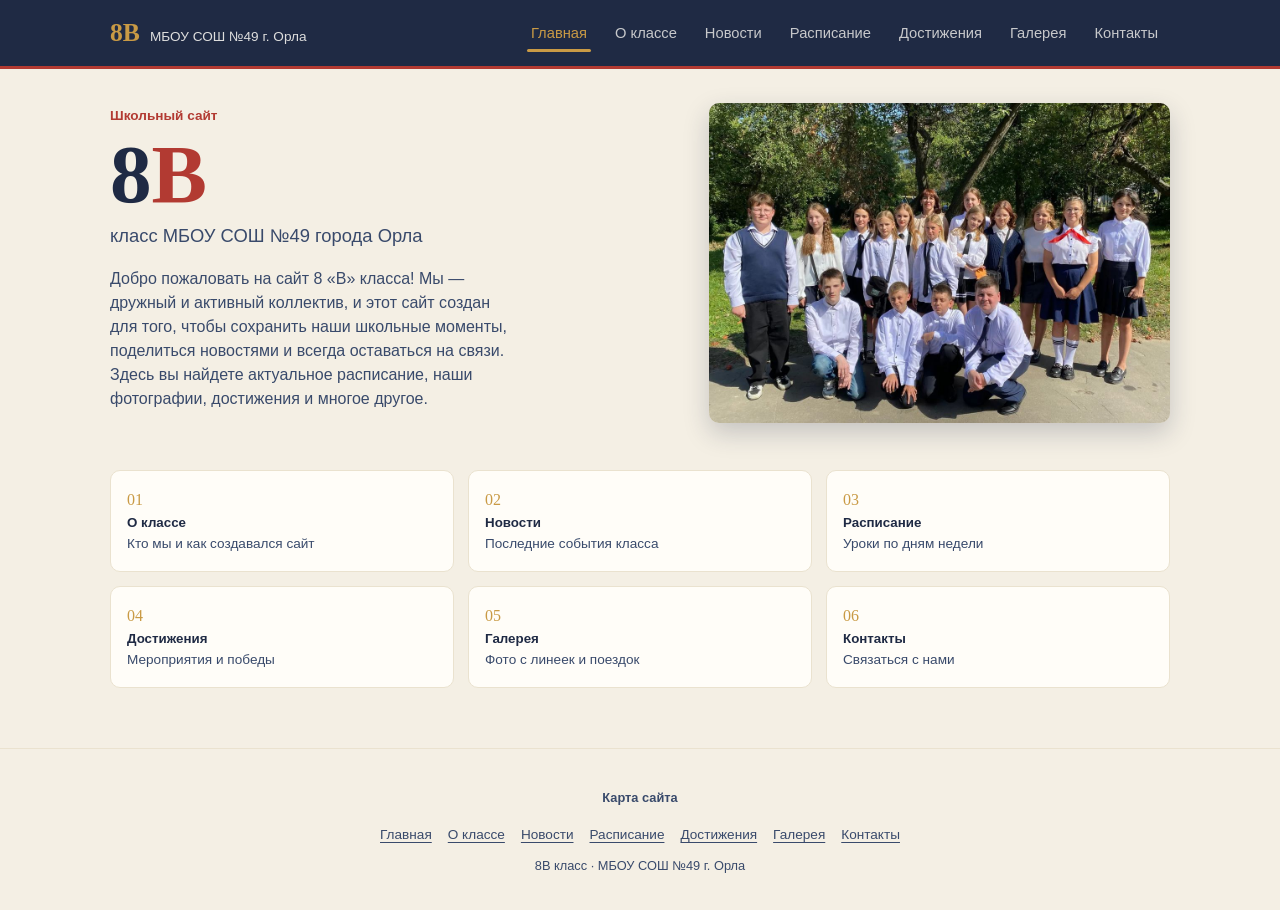
==== index.html @ bf444434 "Add files via upload 4.0" ====
<!DOCTYPE html>
<html lang="ru">
<head>
<meta charset="UTF-8">
<meta name="viewport" content="width=device-width, initial-scale=1.0">
<meta name="description" content="Сайт 8В класса МБОУ СОШ №49 г. Орла: расписание, новости, фотографии и контакты классного руководителя.">
<title>8В класс — МБОУ СОШ №49 г. Орла</title>
<link rel="stylesheet" href="style.css">
</head>
<body>

<header class="topbar">
  <div class="topbar__inner">
    <a class="brand" href="#home" data-goto="home" aria-label="На главную">
      <span class="brand__num">8В</span>
      <span class="brand__school">МБОУ СОШ №49&nbsp;г.&nbsp;Орла</span>
    </a>
    <button class="burger" id="burger" aria-label="Меню" aria-expanded="false" aria-controls="tabs">
      <span></span><span></span><span></span>
    </button>
    <nav class="tabs" id="tabs" aria-label="Разделы сайта">
      <button class="tab is-active" data-tab="home">Главная</button>
      <button class="tab" data-tab="about">О классе</button>
      <button class="tab" data-tab="news">Новости</button>
      <button class="tab" data-tab="schedule">Расписание</button>
      <button class="tab" data-tab="achievements">Достижения</button>
      <button class="tab" data-tab="gallery">Галерея</button>
      <button class="tab" data-tab="contacts">Контакты</button>
    </nav>
  </div>
</header>

<main>
  <section class="panel is-active" id="home" data-panel>
    <div class="hero">
      <div class="hero__text">
        <p class="hero__eyebrow">Школьный сайт</p>
        <h1 class="hero__title">8<span class="hero__letter">В</span></h1>
        <p class="hero__sub">класс МБОУ СОШ №49 города Орла</p>
        <p class="hero__desc">Добро пожаловать на сайт 8 «В» класса! Мы — дружный и активный коллектив, и этот сайт создан для того, чтобы сохранить наши школьные моменты, поделиться новостями и всегда оставаться на связи. Здесь вы найдете актуальное расписание, наши фотографии, достижения и многое другое.</p>
      </div>
      <div class="hero__photo">
        <img src="images/photo02.jpg" alt="Класс 8В на прогулке" width="900" height="640" loading="eager">
      </div>
    </div>
    <div class="home-grid">
      <button class="home-card" data-goto="about"><span class="home-card__num">01</span><span class="home-card__title">О классе</span><span class="home-card__text">Кто мы и как создавался сайт</span></button>
      <button class="home-card" data-goto="news"><span class="home-card__num">02</span><span class="home-card__title">Новости</span><span class="home-card__text">Последние события класса</span></button>
      <button class="home-card" data-goto="schedule"><span class="home-card__num">03</span><span class="home-card__title">Расписание</span><span class="home-card__text">Уроки по дням недели</span></button>
      <button class="home-card" data-goto="achievements"><span class="home-card__num">04</span><span class="home-card__title">Достижения</span><span class="home-card__text">Мероприятия и победы</span></button>
      <button class="home-card" data-goto="gallery"><span class="home-card__num">05</span><span class="home-card__title">Галерея</span><span class="home-card__text">Фото с линеек и поездок</span></button>
      <button class="home-card" data-goto="contacts"><span class="home-card__num">06</span><span class="home-card__title">Контакты</span><span class="home-card__text">Связаться с нами</span></button>
    </div>
  </section>

  <section class="panel" id="about" data-panel>
    <h2 class="section-title">О классе</h2>
    <div class="about-grid">
      <div class="about-text">
        <p>Мы — 8В класс школы №49 города Орла. Вместе ходим на линейки, ездим на экскурсии, участвуем в школьных праздниках и ярмарках.</p>
        <p>За этот год класс успел поучаствовать в патриотических мероприятиях, съездить на прогулки и фотосессии, встретить Новый год и провести благотворительную ярмарку выпечки.</p>
      </div>
      <div class="about-photo">
        <img src="images/photo06.jpg" alt="Класс 8В у школы" width="900" height="600" loading="lazy">
      </div>
    </div>
    <div class="about-tech">
      <h3 class="about-tech__title">Как создавался этот проект?</h3>
      <p>Сайт разработан с нуля, без использования готовых шаблонов и конструкторов. Главная цель — создать удобную, быструю и эстетичную платформу, которая будет приятно выглядеть на экранах любого размера: от смартфонов до больших мониторов.</p>
      <h4 style="margin-top: 20px; margin-bottom: 10px; color: #1F2A44;">Техническая реализация (для жюри и любознательных):</h4>
      <ul class="about-tech__list">
        <li><strong>Технологии:</strong> Чистый HTML5, CSS3 и JavaScript (Vanilla JS).</li>
        <li><strong>Архитектура:</strong> Сайт реализован в формате SPA (Single Page Application). Переключение между разделами происходит мгновенно, без перезагрузки страницы, благодаря JS-скриптам.</li>
        <li><strong>Интерфейс:</strong> Реализована адаптивная верстка (Flexbox и Grid). На мобильных устройствах меню автоматически трансформируется в удобную кнопку «бургер».</li>
        <li><strong>Галерея:</strong> Написан собственный лайтбокс (всплывающее окно для просмотра фото) с поддержкой плавных анимаций, навигацией и подписями.</li>
        <li><strong>Форма:</strong> В форме реализована клиентская валидация полей на JavaScript, проверяющая корректность ввода (email, длина текста).</li>
      </ul>
      <p style="margin-top: 15px; font-weight: 600;">Мы постоянно работаем над развитием сайта. Спасибо, что заглянули!</p>
    </div>
  </section>

  <section class="panel" id="news" data-panel>
    <h2 class="section-title">Новости класса</h2>
    <div class="news-list">
      <article class="news-card">
        <p class="news-card__date">Май 2024</p>
        <h3 class="news-card__title">Поездка на экскурсию</h3>
        <p class="news-card__text">Наш класс отлично провел время на выездной экскурсии. Узнали много нового, погуляли и сделали крутые совместные фотографии!</p>
      </article>
      <article class="news-card">
        <p class="news-card__date">Апрель 2024</p>
        <h3 class="news-card__title">Прошел субботник</h3>
        <p class="news-card__text">Вместе с классным руководителем мы дружно вышли на школьный субботник. Сделали территорию чище и провели время на свежем воздухе.</p>
      </article>
      <article class="news-card">
        <p class="news-card__date">Март 2024</p>
        <h3 class="news-card__title">Ярмарка выпечки</h3>
        <p class="news-card__text">Мы организовали благотворительную ярмарку. Наши девочки и мальчики напекли вкусностей, которые разлетелись за считанные минуты!</p>
      </article>
    </div>
  </section>

  <section class="panel" id="schedule" data-panel>
    <h2 class="section-title">Расписание занятий</h2>
    <div class="table-wrap">
      <table class="schedule">
        <thead><tr><th>№</th><th>Пн</th><th>Вт</th><th>Ср</th><th>Чт</th><th>Пт</th></tr></thead>
        <tbody>
          <tr><td>1</td><td>Алгебра</td><td>Русский язык</td><td>Физика</td><td>История</td><td>Геометрия</td></tr>
          <tr><td>2</td><td>Русский язык</td><td>Биология</td><td>Алгебра</td><td>Обществознание</td><td>Литература</td></tr>
          <tr><td>3</td><td>Английский язык</td><td>Геометрия</td><td>Русский язык</td><td>Физика</td><td>Химия</td></tr>
          <tr><td>4</td><td>Физкультура</td><td>История</td><td>Английский язык</td><td>Алгебра</td><td>Биология</td></tr>
          <tr><td>5</td><td>География</td><td>Технология</td><td>Литература</td><td>Русский язык</td><td>Физкультура</td></tr>
          <tr><td>6</td><td>—</td><td>Технология</td><td>Информатика</td><td>ОБЖ</td><td>Классный час</td></tr>
        </tbody>
      </table>
    </div>
  </section>

  <section class="panel" id="achievements" data-panel>
    <h2 class="section-title">Достижения класса</h2>
    <div class="achv-list">
      <div class="achv-card"><span class="achv-card__year">2024</span><h3 class="achv-card__title">Патриотические мероприятия</h3><p class="achv-card__text">Активное участие в школьных патриотических акциях, линейках и концертах.</p></div>
      <div class="achv-card"><span class="achv-card__year">2024</span><h3 class="achv-card__title">Благотворительная ярмарка</h3><p class="achv-card__text">Организация ярмарки выпечки и сбор средств в поддержку благотворительного проекта.</p></div>
      <div class="achv-card"><span class="achv-card__year">2023</span><h3 class="achv-card__title">Спортивные соревнования</h3><p class="achv-card__text">Победа в школьных веселых стартах и активное участие в жизни спортзала.</p></div>
    </div>
  </section>

  <section class="panel" id="gallery" data-panel>
    <h2 class="section-title">Галерея</h2>
    <div class="gallery">
      <button class="gallery__item" data-full="images/photo01.jpg" data-caption="Торжественная линейка, 1 сентября"><img src="images/photo01.jpg" alt="Линейка" loading="lazy" width="400" height="300"></button>
      <button class="gallery__item" data-full="images/photo02.jpg" data-caption="Класс в парке, май 2024"><img src="images/photo02.jpg" alt="Класс в парке" loading="lazy" width="400" height="300"></button>
      <button class="gallery__item" data-full="images/photo03.jpg" data-caption="Награждение класса грамотой"><img src="images/photo03.jpg" alt="Класс с грамотой" loading="lazy" width="400" height="300"></button>
      <button class="gallery__item" data-full="images/photo04.jpg" data-caption="Прогулка всем классом"><img src="images/photo04.jpg" alt="Класс на прогулке" loading="lazy" width="400" height="300"></button>
      <button class="gallery__item" data-full="images/photo05.jpg" data-caption="Наши прекрасные девочки"><img src="images/photo05.jpg" alt="Девочки класса" loading="lazy" width="400" height="300"></button>
      <button class="gallery__item" data-full="images/photo07.jpg" data-caption="У стен родной школы"><img src="images/photo07.jpg" alt="Класс у школы" loading="lazy" width="400" height="300"></button>
      <button class="gallery__item" data-full="images/photo08.jpg" data-caption="Новогодний огонек, декабрь 2023"><img src="images/photo08.jpg" alt="Новый год" loading="lazy" width="400" height="300"></button>
      <button class="gallery__item" data-full="images/photo09.jpg" data-caption="Урок физкультуры"><img src="images/photo09.jpg" alt="В спортзале" loading="lazy" width="400" height="300"></button>
      <button class="gallery__item" data-full="images/photo10.jpg" data-caption="Патриотическое мероприятие"><img src="images/photo10.jpg" alt="Патриотическое мероприятие" loading="lazy" width="400" height="300"></button>
      <button class="gallery__item" data-full="images/photo11.jpg" data-caption="Наша благотворительная ярмарка"><img src="images/photo11.jpg" alt="Ярмарка выпечки" loading="lazy" width="400" height="300"></button>
      <button class="gallery__item" data-full="images/photo12.jpg" data-caption="Продажа выпечки на ярмарке"><img src="images/photo12.jpg" alt="Продажа на ярмарке" loading="lazy" width="400" height="300"></button>
      <button class="gallery__item" data-full="images/photo13.jpg" data-caption="Наше выступление на сцене"><img src="images/photo13.jpg" alt="Выступление" loading="lazy" width="400" height="300"></button>
    </div>
  </section>

  <section class="panel" id="contacts" data-panel>
    <h2 class="section-title">Контакты</h2>
    <div class="contact-card">
      <p class="contact-card__role">Классный руководитель 8В класса</p>
      <p class="contact-card__name">Имя Отчество Фамилия</p>
      <p class="contact-card__line">Школа: МБОУ СОШ №49 г. Орла</p>
      <p class="contact-card__line">Телефон / e-mail: уточняется</p>
    </div>
    <div class="feedback">
      <h3 class="feedback__title">Свяжитесь с нами</h3>
      <p class="feedback__lead">Есть идея, вопрос или предложение по улучшению сайта? Заполните форму ниже, и мы обязательно ответим!</p>
      <form id="contact-form" class="form" novalidate>
        <div class="field">
          <label for="f-name">Ваше имя <span class="req">*</span></label>
          <input id="f-name" name="name" type="text" autocomplete="name" maxlength="80" required>
        </div>
        <div class="field">
          <label for="f-contact">Email или телефон <span class="req">*</span></label>
          <input id="f-contact" name="contact" type="text" autocomplete="email" maxlength="120" required>
        </div>
        <div class="field">
          <label for="f-topic">Тема обращения <span class="req">*</span></label>
          <select id="f-topic" name="topic" required>
            <option value="">— выберите —</option>
            <option>Вопрос по учебе</option>
            <option>Предложение по сайту</option>
            <option>Сотрудничество</option>
            <option>Другое</option>
          </select>
        </div>
        <div class="field">
          <label for="f-message">Сообщение <span class="req">*</span></label>
          <textarea id="f-message" name="message" rows="5" maxlength="2000" required></textarea>
          <span class="field__hint">Минимум 10 символов.</span>
        </div>
        <div class="hp" aria-hidden="true">
          <label>Не заполняйте это поле <input type="text" name="website" tabindex="-1" autocomplete="off"></label>
        </div>
        <button class="btn" type="submit">Отправить сообщение</button>
        <p id="form-status" class="form-status" role="status" aria-live="polite"></p>
      </form>
    </div>
  </section>
</main>

<footer class="footer">
  <div class="sitemap-container">
    <h4 class="sitemap-title">Карта сайта</h4>
    <nav class="sitemap" aria-label="Карта сайта">
      <button data-goto="home">Главная</button>
      <button data-goto="about">О классе</button>
      <button data-goto="news">Новости</button>
      <button data-goto="schedule">Расписание</button>
      <button data-goto="achievements">Достижения</button>
      <button data-goto="gallery">Галерея</button>
      <button data-goto="contacts">Контакты</button>
    </nav>
  </div>
  <p class="copyright">8В класс · МБОУ СОШ №49 г. Орла</p>
</footer>

<div class="lightbox" id="lightbox" aria-hidden="true" role="dialog" aria-modal="true" aria-label="Просмотр фото">
  <button class="lightbox__close" id="lb-close" aria-label="Закрыть">&times;</button>
  <button class="lightbox__nav lightbox__prev" id="lb-prev" aria-label="Предыдущее фото">&#8249;</button>
  <figure class="lightbox__figure">
    <img id="lightbox-img" src="" alt="">
    <figcaption id="lightbox-caption"></figcaption>
    <span class="lightbox__count" id="lightbox-count"></span>
  </figure>
  <button class="lightbox__nav lightbox__next" id="lb-next" aria-label="Следующее фото">&#8250;</button>
</div>

<script src="script.js"></script>
</body>
</html>
---- style.css ----
/* Сброс стилей, чтобы всё было ровно */
* {
  box-sizing: border-box;
}
html {
  scroll-behavior: smooth;
}
body {
  margin: 0;
  background: #F4EFE4; /* Бежевый фон */
  color: #1F2A44; /* Тёмно-синий текст */
  font-family: Arial, sans-serif; /* Обычный шрифт */
  line-height: 1.5;
}

/* Ссылки делаем красными и красивыми */
a {
  color: #8E2C26;
  text-decoration: underline;
  text-underline-offset: 3px;
  transition: color 0.2s ease;
}
a:hover {
  color: #C99A45; /* Золотой при наведении */
}

/* Это для невидимого поля от спама */
.hp {
  position: absolute;
  left: -9999px;
  width: 1px;
  height: 1px;
  overflow: hidden;
}

/* Обводка при фокусе (для доступности) */
:focus-visible {
  outline: 3px solid #C99A45;
  outline-offset: 2px;
}

/* ===== ШАПКА (ВЕРХНЕЕ МЕНЮ) ===== */
.topbar {
  position: sticky;
  top: 0;
  z-index: 40;
  background: #1F2A44; /* Тёмный фон шапки */
  border-bottom: 3px solid #B23A32; /* Красная полоса снизу */
}
.topbar__inner {
  max-width: 1100px;
  margin: 0 auto;
  padding: 14px 20px;
  display: flex;
  align-items: center;
  justify-content: space-between;
  flex-wrap: wrap;
  gap: 10px;
}
.brand {
  display: flex;
  align-items: baseline;
  gap: 10px;
  color: #FFFDF8;
  text-decoration: none;
}
.brand__num {
  font-family: Georgia, serif;
  font-size: 1.6rem;
  font-weight: bold;
  color: #C99A45;
}
.brand__school {
  font-size: 0.85rem;
  opacity: 0.85;
}

/* Кнопка бургер */
.burger {
  display: none;
  flex-direction: column;
  justify-content: center;
  gap: 5px;
  width: 34px;
  height: 30px;
  background: none;
  border: none;
  cursor: pointer;
  padding: 0;
}
.burger span {
  display: block;
  height: 2px;
  width: 100%;
  background: #FFFDF8;
  border-radius: 2px;
  transition: transform 0.3s ease, opacity 0.3s ease;
}
.burger.is-active span:nth-child(1) { transform: translateY(7px) rotate(45deg); }
.burger.is-active span:nth-child(2) { opacity: 0; }
.burger.is-active span:nth-child(3) { transform: translateY(-7px) rotate(-45deg); }

/* Кнопки меню */
.tabs {
  display: flex;
  gap: 4px;
  flex-wrap: wrap;
}
.tab {
  background: none;
  border: none;
  color: #FFFDF8;
  font-family: Arial, sans-serif;
  font-size: 0.92rem;
  padding: 8px 12px;
  border-radius: 6px 6px 0 0;
  cursor: pointer;
  opacity: 0.75;
  position: relative;
  transition: opacity 0.2s ease, background 0.2s ease;
}
.tab:hover {
  opacity: 1;
  background: rgba(255, 255, 255, 0.06);
}
.tab.is-active {
  opacity: 1;
  color: #C99A45; /* Активная вкладка золотая */
}
.tab.is-active::after {
  content: "";
  position: absolute;
  left: 10%;
  right: 10%;
  bottom: -3px;
  height: 3px;
  background: #C99A45;
  border-radius: 3px;
}

/* ===== ОСНОВНЫЕ БЛОКИ (СТРАНИЦЫ) ===== */
main {
  max-width: 1100px;
  margin: 0 auto;
  padding: 34px 20px 60px;
}
.panel {
  display: none; /* По умолчанию скрыты */
}
.panel.is-active {
  display: block; /* Показываем только активную */
  animation: fadeUp 0.45s ease;
}

/* Анимация появления страницы */
@keyframes fadeUp {
  from { opacity: 0; transform: translateY(10px); }
  to { opacity: 1; transform: translateY(0); }
}

.section-title {
  font-family: Georgia, serif;
  font-size: 1.9rem;
  margin: 0 0 24px;
  padding-bottom: 10px;
  border-bottom: 2px solid #EAE2CF;
}

/* ===== ГЛАВНАЯ СТРАНИЦА ===== */
.hero {
  display: grid;
  grid-template-columns: 1.1fr 0.9fr;
  gap: 36px;
  align-items: center;
  margin-bottom: 40px;
}
.hero__eyebrow {
  color: #B23A32;
  font-size: 0.85rem;
  margin: 0 0 6px;
  font-weight: bold;
}
.hero__title {
  font-family: Georgia, serif;
  font-size: 5.2rem;
  line-height: 1;
  margin: 0;
  color: #1F2A44;
}
.hero__letter {
  color: #B23A32; /* Буква В красная */
}
.hero__sub {
  font-size: 1.15rem;
  color: #394A6B;
  margin: 6px 0 18px;
}
.hero__desc {
  max-width: 46ch;
  color: #394A6B;
}
.hero__photo img {
  width: 100%;
  height: 320px;
  object-fit: cover;
  border-radius: 10px;
  box-shadow: 0 10px 26px rgba(31, 42, 68, 0.22);
}

/* Сетка с карточками-кнопками */
.home-grid {
  display: grid;
  grid-template-columns: repeat(3, 1fr);
  gap: 14px;
}
.home-card {
  background: #FFFDF8;
  border: 1px solid #EAE2CF;
  border-radius: 10px;
  padding: 20px 16px;
  text-align: left;
  cursor: pointer;
  display: flex;
  flex-direction: column;
  gap: 6px;
  font-family: Arial, sans-serif;
  color: #1F2A44;
  transition: transform 0.2s ease, border-color 0.2s ease;
}
.home-card:hover {
  transform: translateY(-3px);
  border-color: #C99A45;
}
.home-card__num {
  font-family: Georgia, serif;
  color: #C99A45;
  font-size: 1rem;
}
.home-card__title { font-weight: bold; }
.home-card__text { font-size: 0.85rem; color: #394A6B; }

/* ===== О КЛАССЕ ===== */
.about-grid {
  display: grid;
  grid-template-columns: 1.1fr 0.9fr;
  gap: 32px;
  align-items: center;
}
.about-text p {
  color: #394A6B;
  max-width: 50ch;
}
.about-photo img {
  width: 100%;
  height: 280px;
  object-fit: cover;
  border-radius: 10px;
}
.about-tech {
  margin-top: 36px;
  background: #FFFDF8;
  border-left: 4px solid #C99A45;
  border-radius: 10px;
  padding: 24px 28px;
  max-width: 820px;
}
.about-tech__title {
  font-family: Georgia, serif;
  font-size: 1.3rem;
  margin: 0 0 10px;
}
.about-tech p { color: #394A6B; margin: 0 0 12px; }
.about-tech__list { margin: 0; padding-left: 20px; color: #394A6B; }
.about-tech__list li { margin: 6px 0; }

/* ===== НОВОСТИ ===== */
.news-list {
  display: grid;
  grid-template-columns: repeat(3, 1fr);
  gap: 16px;
}
.news-card {
  background: #FFFDF8;
  border-radius: 10px;
  border-top: 4px solid #B23A32;
  padding: 20px 20px 22px;
  box-shadow: 0 4px 14px rgba(31, 42, 68, 0.06);
}
.news-card__date {
  font-size: 0.8rem;
  color: #B23A32;
  font-weight: bold;
  margin: 0 0 6px;
}
.news-card__title {
  font-family: Georgia, serif;
  font-size: 1.1rem;
  margin: 0 0 8px;
}
.news-card__text { color: #394A6B; margin: 0; font-size: 0.95rem; }

/* ===== РАСПИСАНИЕ ===== */
.table-wrap {
  overflow-x: auto;
  border-radius: 10px;
}
table.schedule {
  width: 100%;
  border-collapse: collapse;
  background: #FFFDF8;
  min-width: 560px;
}
table.schedule th, table.schedule td {
  padding: 12px 14px;
  border-bottom: 1px solid #EAE2CF;
  text-align: left;
  font-size: 0.92rem;
}
table.schedule th {
  background: #1F2A44;
  color: #FFFDF8;
  font-weight: bold;
}
table.schedule tr:nth-child(even) td {
  background: #EAE2CF; /* Полосатик для чётных строк */
}
.note {
  color: #394A6B;
  font-size: 0.85rem;
  margin-top: 10px;
}

/* ===== ДОСТИЖЕНИЯ ===== */
.achv-list {
  display: grid;
  grid-template-columns: repeat(3, 1fr);
  gap: 16px;
}
.achv-card {
  background: #FFFDF8;
  border-radius: 10px;
  padding: 22px 20px;
  border: 1px solid #EAE2CF;
}
.achv-card__year {
  display: inline-block;
  font-family: Georgia, serif;
  color: #C99A45;
  font-size: 0.95rem;
  margin-bottom: 6px;
}
.achv-card__title { font-size: 1.05rem; margin: 0 0 8px; }
.achv-card__text { color: #394A6B; margin: 0; font-size: 0.92rem; }

/* ===== ГАЛЕРЕЯ ===== */
.gallery {
  display: grid;
  grid-template-columns: repeat(4, 1fr);
  gap: 10px;
}
.gallery__item {
  padding: 0;
  border: none;
  background: none;
  cursor: pointer;
  border-radius: 8px;
  overflow: hidden;
  aspect-ratio: 4/3;
}
.gallery__item img {
  width: 100%;
  height: 100%;
  object-fit: cover;
  display: block;
  transition: transform 0.3s ease;
}
.gallery__item:hover img {
  transform: scale(1.06); /* Увеличение при наведении */
}

/* Тёмный фон лайтбокса */
.lightbox {
  display: none;
  position: fixed;
  inset: 0;
  background: rgba(15, 20, 34, 0.92);
  z-index: 60;
  align-items: center;
  justify-content: center;
  padding: 24px;
}
.lightbox.is-open {
  display: flex;
  animation: fadeIn 0.25s ease;
}
@keyframes fadeIn {
  from { opacity: 0; }
  to { opacity: 1; }
}
.lightbox__figure {
  margin: 0;
  display: flex;
  flex-direction: column;
  align-items: center;
  gap: 10px;
  max-width: 92vw;
}
.lightbox img {
  max-width: 92vw;
  max-height: 80vh;
  border-radius: 6px;
  object-fit: contain;
}
.lightbox figcaption {
  color: #FFFDF8;
  font-size: 0.95rem;
  text-align: center;
}
.lightbox__count {
  color: rgba(255, 253, 248, 0.6);
  font-size: 0.8rem;
}
.lightbox__close, .lightbox__nav {
  position: absolute;
  background: rgba(255, 253, 248, 0.12);
  color: #FFFDF8;
  border: none;
  cursor: pointer;
  border-radius: 50%;
  font-size: 1.8rem;
  line-height: 1;
  width: 46px;
  height: 46px;
  display: flex;
  align-items: center;
  justify-content: center;
  transition: background 0.2s ease;
}
.lightbox__close:hover, .lightbox__nav:hover {
  background: rgba(255, 253, 248, 0.25);
}
.lightbox__close { top: 16px; right: 16px; }
.lightbox__prev { left: 16px; top: 50%; transform: translateY(-50%); }
.lightbox__next { right: 16px; top: 50%; transform: translateY(-50%); }

/* ===== КОНТАКТЫ ===== */
.contact-card {
  background: #FFFDF8;
  border-left: 4px solid #B23A32;
  border-radius: 10px;
  padding: 26px 28px;
  max-width: 440px;
}
.contact-card__role { color: #394A6B; font-size: 0.85rem; margin: 0 0 4px; }
.contact-card__name { font-family: Georgia, serif; font-size: 1.4rem; margin: 0 0 14px; }
.contact-card__line { margin: 4px 0; color: #394A6B; line-height: 1.6; }

.feedback { margin-top: 44px; max-width: 620px; }
.feedback__title { font-family: Georgia, serif; font-size: 1.4rem; margin: 0 0 8px; }
.feedback__lead { color: #394A6B; margin: 0 0 20px; }
.feedback__note { color: #394A6B; font-size: 0.9rem; margin-top: 22px; }

/* Стили для формы */
.form {
  background: #FFFDF8;
  border-radius: 10px;
  padding: 24px;
  border: 1px solid #EAE2CF;
  display: grid;
  gap: 14px;
}
.field {
  display: flex;
  flex-direction: column;
  gap: 6px;
}
.field label {
  font-size: 0.9rem;
  font-weight: bold;
  color: #1F2A44;
}
.req { color: #B23A32; } /* Звёздочка для обязательных полей */
.field input, .field select, .field textarea {
  font-family: Arial, sans-serif;
  font-size: 0.95rem;
  padding: 10px 12px;
  border-radius: 8px;
  border: 1px solid #cfc6b0;
  background: #F4EFE4;
  color: #1F2A44;
}
.field textarea {
  resize: vertical;
  min-height: 120px;
}
.field input:focus, .field select:focus, .field textarea:focus {
  outline: none;
  border-color: #C99A45;
  box-shadow: 0 0 0 3px rgba(201, 154, 69, 0.25);
}
/* Красная рамка, если поле с ошибкой */
.field.is-invalid input, .field.is-invalid select, .field.is-invalid textarea {
  border-color: #A3261E;
}
.field__hint { font-size: 0.8rem; color: #394A6B; }

/* Кнопка отправки */
.btn {
  justify-self: start;
  font-family: Arial, sans-serif;
  font-weight: bold;
  color: #FFFDF8;
  background: #B23A32;
  border: none;
  border-radius: 8px;
  padding: 11px 22px;
  cursor: pointer;
  transition: background 0.2s ease, transform 0.1s ease;
}
.btn:hover { background: #8E2C26; }
.btn:active { transform: translateY(1px); }
.btn:disabled { opacity: 0.6; cursor: default; }

/* Текст статуса (успех или ошибка) */
.form-status {
  margin: 0;
  font-size: 0.92rem;
  min-height: 1.2em;
  display: flex;
  align-items: center;
  gap: 8px;
}
.form-status.is-ok { color: #2E6B3A; font-weight: bold; }
.form-status.is-error { color: #A3261E; }

/* Анимация выскакивания галочки */
@keyframes popIn {
  0% { transform: scale(0); opacity: 0; }
  60% { transform: scale(1.2); opacity: 1; }
  100% { transform: scale(1); opacity: 1; }
}
.checkmark {
  display: inline-block;
  font-size: 1.3rem;
  animation: popIn 0.5s ease forwards;
}

/* ===== ПОДВАЛ ===== */
.footer {
  text-align: center;
  padding: 22px 18px;
  color: #394A6B;
  font-size: 0.8rem;
  border-top: 1px solid #EAE2CF;
}
.sitemap {
  display: flex;
  flex-wrap: wrap;
  justify-content: center;
  gap: 6px 16px;
  margin-bottom: 12px;
}
.sitemap button {
  background: none;
  border: none;
  color: #394A6B;
  font-family: Arial, sans-serif;
  font-size: 0.85rem;
  cursor: pointer;
  text-decoration: underline;
  text-underline-offset: 3px;
  padding: 2px 0;
}
.sitemap button:hover { color: #B23A32; }

/* ===== АДАПТИВ (ДЛЯ ТЕЛЕФОНОВ И ПЛАНШЕТОВ) ===== */
@media (max-width: 1000px) {
  .news-list, .achv-list { grid-template-columns: repeat(2, 1fr); }
}

@media (max-width: 860px) {
  .hero { grid-template-columns: 1fr; }
  .hero__photo img { height: 220px; }
  .home-grid { grid-template-columns: repeat(2, 1fr); }
  .about-grid { grid-template-columns: 1fr; }
  .gallery { grid-template-columns: repeat(3, 1fr); }
  
  /* Включаем бургер на телефонах */
  .burger { display: flex; }
  .tabs {
    display: flex;
    flex-direction: column;
    flex-wrap: nowrap;
    width: 100%;
    gap: 2px;
    background: #1F2A44;
    max-height: 0;
    overflow: hidden;
    transition: max-height 0.35s ease, padding 0.35s ease;
  }
  .tabs.is-open {
    max-height: 520px;
    padding-top: 8px;
  }
  .tab { border-radius: 6px; text-align: left; padding: 10px 12px; }
  .tab.is-active::after { display: none; }
  .tab.is-active { background: rgba(201, 154, 69, 0.15); }
}

@media (max-width: 640px) {
  .hero__title { font-size: 3.6rem; }
  .home-grid { grid-template-columns: repeat(2, 1fr); }
  .gallery { grid-template-columns: repeat(2, 1fr); }
  .news-list, .achv-list { grid-template-columns: 1fr; }
  .section-title { font-size: 1.6rem; }
  .lightbox__prev { left: 6px; }
  .lightbox__next { right: 6px; }
}

/* Если у пользователя в настройках отключены анимации */
@media (prefers-reduced-motion: reduce) {
  *, *::before, *::after {
    animation: none !important;
    transition: none !important;
    scroll-behavior: auto !important;
  }
}
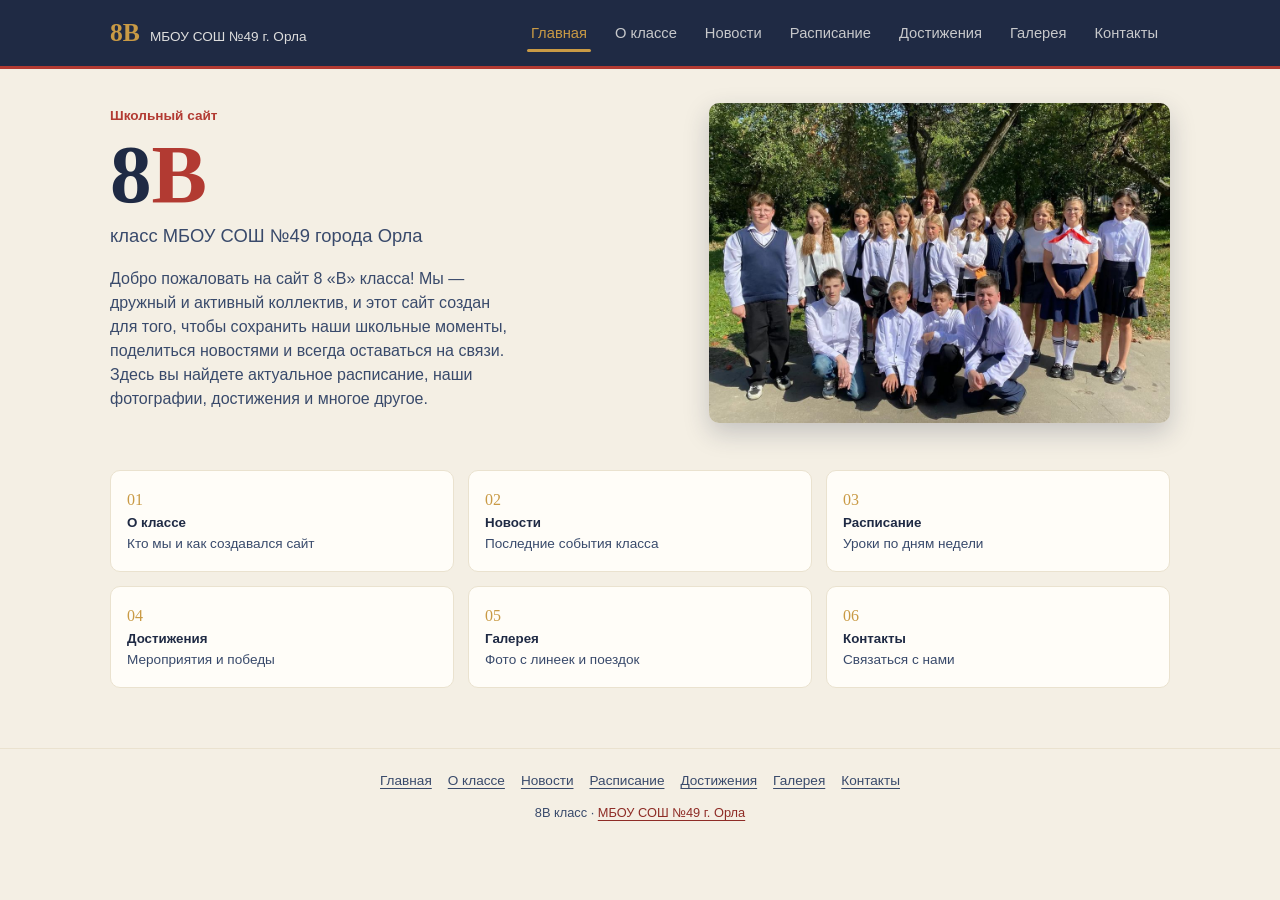
==== commit 3f77ce9c: "Update index.html 2.0" ====
--- a/index.html
+++ b/index.html
@@ -1,4 +1,5 @@
 <!DOCTYPE html>
+<!-- Привет! Это код нашего школьного сайта 8В класса. -->
 <html lang="ru">
 <head>
 <meta charset="UTF-8">
@@ -9,15 +10,21 @@
 </head>
 <body>
 
+<!-- ================= ШАПКА САЙТА (МЕНЮ) ================= -->
 <header class="topbar">
   <div class="topbar__inner">
+    <!-- Логотип и ссылка на главную -->
     <a class="brand" href="#home" data-goto="home" aria-label="На главную">
       <span class="brand__num">8В</span>
       <span class="brand__school">МБОУ СОШ №49&nbsp;г.&nbsp;Орла</span>
     </a>
+    
+    <!-- Кнопка бургер для телефонов -->
     <button class="burger" id="burger" aria-label="Меню" aria-expanded="false" aria-controls="tabs">
       <span></span><span></span><span></span>
     </button>
+    
+    <!-- Кнопки навигации -->
     <nav class="tabs" id="tabs" aria-label="Разделы сайта">
       <button class="tab is-active" data-tab="home">Главная</button>
       <button class="tab" data-tab="about">О классе</button>
@@ -30,7 +37,10 @@
   </div>
 </header>
 
+<!-- ================= ОСНОВНАЯ ЧАСТЬ ================= -->
 <main>
+
+  <!-- ГЛАВНАЯ СТРАНИЦА -->
   <section class="panel is-active" id="home" data-panel>
     <div class="hero">
       <div class="hero__text">
@@ -40,19 +50,47 @@
         <p class="hero__desc">Добро пожаловать на сайт 8 «В» класса! Мы — дружный и активный коллектив, и этот сайт создан для того, чтобы сохранить наши школьные моменты, поделиться новостями и всегда оставаться на связи. Здесь вы найдете актуальное расписание, наши фотографии, достижения и многое другое.</p>
       </div>
       <div class="hero__photo">
+        <!-- Фото на главной -->
         <img src="images/photo02.jpg" alt="Класс 8В на прогулке" width="900" height="640" loading="eager">
       </div>
     </div>
+
+    <!-- Карточки с кнопками перехода -->
     <div class="home-grid">
-      <button class="home-card" data-goto="about"><span class="home-card__num">01</span><span class="home-card__title">О классе</span><span class="home-card__text">Кто мы и как создавался сайт</span></button>
-      <button class="home-card" data-goto="news"><span class="home-card__num">02</span><span class="home-card__title">Новости</span><span class="home-card__text">Последние события класса</span></button>
-      <button class="home-card" data-goto="schedule"><span class="home-card__num">03</span><span class="home-card__title">Расписание</span><span class="home-card__text">Уроки по дням недели</span></button>
-      <button class="home-card" data-goto="achievements"><span class="home-card__num">04</span><span class="home-card__title">Достижения</span><span class="home-card__text">Мероприятия и победы</span></button>
-      <button class="home-card" data-goto="gallery"><span class="home-card__num">05</span><span class="home-card__title">Галерея</span><span class="home-card__text">Фото с линеек и поездок</span></button>
-      <button class="home-card" data-goto="contacts"><span class="home-card__num">06</span><span class="home-card__title">Контакты</span><span class="home-card__text">Связаться с нами</span></button>
-    </div>
-  </section>
-
+      <button class="home-card" data-goto="about">
+        <span class="home-card__num">01</span>
+        <span class="home-card__title">О классе</span>
+        <span class="home-card__text">Кто мы и как создавался сайт</span>
+      </button>
+      <button class="home-card" data-goto="news">
+        <span class="home-card__num">02</span>
+        <span class="home-card__title">Новости</span>
+        <span class="home-card__text">Последние события класса</span>
+      </button>
+      <button class="home-card" data-goto="schedule">
+        <span class="home-card__num">03</span>
+        <span class="home-card__title">Расписание</span>
+        <span class="home-card__text">Уроки по дням недели</span>
+      </button>
+      <button class="home-card" data-goto="achievements">
+        <span class="home-card__num">04</span>
+        <span class="home-card__title">Достижения</span>
+        <span class="home-card__text">Мероприятия и победы</span>
+      </button>
+      <button class="home-card" data-goto="gallery">
+        <span class="home-card__num">05</span>
+        <span class="home-card__title">Галерея</span>
+        <span class="home-card__text">Фото с линеек и поездок</span>
+      </button>
+      <button class="home-card" data-goto="contacts">
+        <span class="home-card__num">06</span>
+        <span class="home-card__title">Контакты</span>
+        <span class="home-card__text">Связаться с нами</span>
+      </button>
+    </div>
+  </section>
+
+  <!-- СТРАНИЦА "О КЛАССЕ" -->
   <section class="panel" id="about" data-panel>
     <h2 class="section-title">О классе</h2>
     <div class="about-grid">
@@ -64,9 +102,12 @@
         <img src="images/photo06.jpg" alt="Класс 8В у школы" width="900" height="600" loading="lazy">
       </div>
     </div>
+
+    <!-- Тут я рассказал, как делал сайт для жюри -->
     <div class="about-tech">
       <h3 class="about-tech__title">Как создавался этот проект?</h3>
       <p>Сайт разработан с нуля, без использования готовых шаблонов и конструкторов. Главная цель — создать удобную, быструю и эстетичную платформу, которая будет приятно выглядеть на экранах любого размера: от смартфонов до больших мониторов.</p>
+      
       <h4 style="margin-top: 20px; margin-bottom: 10px; color: #1F2A44;">Техническая реализация (для жюри и любознательных):</h4>
       <ul class="about-tech__list">
         <li><strong>Технологии:</strong> Чистый HTML5, CSS3 и JavaScript (Vanilla JS).</li>
@@ -75,10 +116,11 @@
         <li><strong>Галерея:</strong> Написан собственный лайтбокс (всплывающее окно для просмотра фото) с поддержкой плавных анимаций, навигацией и подписями.</li>
         <li><strong>Форма:</strong> В форме реализована клиентская валидация полей на JavaScript, проверяющая корректность ввода (email, длина текста).</li>
       </ul>
-      <p style="margin-top: 15px; font-weight: 600;">Мы постоянно работаем над развитием сайта. Спасибо, что заглянули!</p>
-    </div>
-  </section>
-
+      <p style="margin-top: 15px; font-weight: bold;">Мы постоянно работаем над развитием сайта. Спасибо, что заглянули!</p>
+    </div>
+  </section>
+
+  <!-- СТРАНИЦА НОВОСТЕЙ -->
   <section class="panel" id="news" data-panel>
     <h2 class="section-title">Новости класса</h2>
     <div class="news-list">
@@ -100,11 +142,14 @@
     </div>
   </section>
 
+  <!-- СТРАНИЦА РАСПИСАНИЯ -->
   <section class="panel" id="schedule" data-panel>
     <h2 class="section-title">Расписание занятий</h2>
     <div class="table-wrap">
       <table class="schedule">
-        <thead><tr><th>№</th><th>Пн</th><th>Вт</th><th>Ср</th><th>Чт</th><th>Пт</th></tr></thead>
+        <thead>
+          <tr><th>№</th><th>Пн</th><th>Вт</th><th>Ср</th><th>Чт</th><th>Пт</th></tr>
+        </thead>
         <tbody>
           <tr><td>1</td><td>Алгебра</td><td>Русский язык</td><td>Физика</td><td>История</td><td>Геометрия</td></tr>
           <tr><td>2</td><td>Русский язык</td><td>Биология</td><td>Алгебра</td><td>Обществознание</td><td>Литература</td></tr>
@@ -115,46 +160,69 @@
         </tbody>
       </table>
     </div>
-  </section>
-
+    <p class="note">* расписание примерное, уточняйте у классного руководителя.</p>
+  </section>
+
+  <!-- СТРАНИЦА ДОСТИЖЕНИЙ -->
   <section class="panel" id="achievements" data-panel>
     <h2 class="section-title">Достижения класса</h2>
     <div class="achv-list">
-      <div class="achv-card"><span class="achv-card__year">2024</span><h3 class="achv-card__title">Патриотические мероприятия</h3><p class="achv-card__text">Активное участие в школьных патриотических акциях, линейках и концертах.</p></div>
-      <div class="achv-card"><span class="achv-card__year">2024</span><h3 class="achv-card__title">Благотворительная ярмарка</h3><p class="achv-card__text">Организация ярмарки выпечки и сбор средств в поддержку благотворительного проекта.</p></div>
-      <div class="achv-card"><span class="achv-card__year">2023</span><h3 class="achv-card__title">Спортивные соревнования</h3><p class="achv-card__text">Победа в школьных веселых стартах и активное участие в жизни спортзала.</p></div>
-    </div>
-  </section>
-
+      <div class="achv-card">
+        <span class="achv-card__year">2024</span>
+        <h3 class="achv-card__title">Патриотические мероприятия</h3>
+        <p class="achv-card__text">Активное участие в школьных патриотических акциях, линейках и концертах.</p>
+      </div>
+      <div class="achv-card">
+        <span class="achv-card__year">2024</span>
+        <h3 class="achv-card__title">Благотворительная ярмарка</h3>
+        <p class="achv-card__text">Организация ярмарки выпечки и сбор средств в поддержку благотворительного проекта.</p>
+      </div>
+      <div class="achv-card">
+        <span class="achv-card__year">2023</span>
+        <h3 class="achv-card__title">Спортивные соревнования</h3>
+        <p class="achv-card__text">Победа в школьных веселых стартах и активное участие в жизни спортзала.</p>
+      </div>
+    </div>
+  </section>
+
+  <!-- СТРАНИЦА ГАЛЕРЕИ -->
   <section class="panel" id="gallery" data-panel>
     <h2 class="section-title">Галерея</h2>
     <div class="gallery">
-      <button class="gallery__item" data-full="images/photo01.jpg" data-caption="Торжественная линейка, 1 сентября"><img src="images/photo01.jpg" alt="Линейка" loading="lazy" width="400" height="300"></button>
+      <!-- Тут кнопки с фотками. При клике открывается большое фото (лайтбокс) -->
+      <button class="gallery__item" data-full="images/photo01.jpg" data-caption="Торжественная линейка, сентябрь 2024"><img src="images/photo01.jpg" alt="Линейка" loading="lazy" width="400" height="300"></button>
       <button class="gallery__item" data-full="images/photo02.jpg" data-caption="Класс в парке, май 2024"><img src="images/photo02.jpg" alt="Класс в парке" loading="lazy" width="400" height="300"></button>
       <button class="gallery__item" data-full="images/photo03.jpg" data-caption="Награждение класса грамотой"><img src="images/photo03.jpg" alt="Класс с грамотой" loading="lazy" width="400" height="300"></button>
       <button class="gallery__item" data-full="images/photo04.jpg" data-caption="Прогулка всем классом"><img src="images/photo04.jpg" alt="Класс на прогулке" loading="lazy" width="400" height="300"></button>
       <button class="gallery__item" data-full="images/photo05.jpg" data-caption="Наши прекрасные девочки"><img src="images/photo05.jpg" alt="Девочки класса" loading="lazy" width="400" height="300"></button>
       <button class="gallery__item" data-full="images/photo07.jpg" data-caption="У стен родной школы"><img src="images/photo07.jpg" alt="Класс у школы" loading="lazy" width="400" height="300"></button>
-      <button class="gallery__item" data-full="images/photo08.jpg" data-caption="Новогодний огонек, декабрь 2023"><img src="images/photo08.jpg" alt="Новый год" loading="lazy" width="400" height="300"></button>
+      <button class="gallery__item" data-full="images/photo08.jpg" data-caption="Новогодний огонек"><img src="images/photo08.jpg" alt="Новый год" loading="lazy" width="400" height="300"></button>
       <button class="gallery__item" data-full="images/photo09.jpg" data-caption="Урок физкультуры"><img src="images/photo09.jpg" alt="В спортзале" loading="lazy" width="400" height="300"></button>
       <button class="gallery__item" data-full="images/photo10.jpg" data-caption="Патриотическое мероприятие"><img src="images/photo10.jpg" alt="Патриотическое мероприятие" loading="lazy" width="400" height="300"></button>
-      <button class="gallery__item" data-full="images/photo11.jpg" data-caption="Наша благотворительная ярмарка"><img src="images/photo11.jpg" alt="Ярмарка выпечки" loading="lazy" width="400" height="300"></button>
-      <button class="gallery__item" data-full="images/photo12.jpg" data-caption="Продажа выпечки на ярмарке"><img src="images/photo12.jpg" alt="Продажа на ярмарке" loading="lazy" width="400" height="300"></button>
+      <button class="gallery__item" data-full="images/photo11.jpg" data-caption="Наша ярмарка выпечки!"><img src="images/photo11.jpg" alt="Ярмарка выпечки" loading="lazy" width="400" height="300"></button>
+      <button class="gallery__item" data-full="images/photo12.jpg" data-caption="Продажа на ярмарке"><img src="images/photo12.jpg" alt="Продажа на ярмарке" loading="lazy" width="400" height="300"></button>
       <button class="gallery__item" data-full="images/photo13.jpg" data-caption="Наше выступление на сцене"><img src="images/photo13.jpg" alt="Выступление" loading="lazy" width="400" height="300"></button>
     </div>
   </section>
 
+  <!-- СТРАНИЦА КОНТАКТОВ -->
   <section class="panel" id="contacts" data-panel>
     <h2 class="section-title">Контакты</h2>
+
     <div class="contact-card">
       <p class="contact-card__role">Классный руководитель 8В класса</p>
-      <p class="contact-card__name">Имя Отчество Фамилия</p>
+      <!-- Вписал ФИО Светланы Николаевны -->
+      <p class="contact-card__name">Светлана Николаевна</p>
       <p class="contact-card__line">Школа: МБОУ СОШ №49 г. Орла</p>
-      <p class="contact-card__line">Телефон / e-mail: уточняется</p>
-    </div>
+      <!-- Вернул ссылку на сайт школы -->
+      <p class="contact-card__line">Официальный сайт: <br><a href="https://orel-sosh49.obr57.ru/" target="_blank" rel="noopener">orel-sosh49.obr57.ru</a></p>
+    </div>
+
     <div class="feedback">
       <h3 class="feedback__title">Свяжитесь с нами</h3>
       <p class="feedback__lead">Есть идея, вопрос или предложение по улучшению сайта? Заполните форму ниже, и мы обязательно ответим!</p>
+
+      <!-- Форма обратной связи -->
       <form id="contact-form" class="form" novalidate>
         <div class="field">
           <label for="f-name">Ваше имя <span class="req">*</span></label>
@@ -179,32 +247,43 @@
           <textarea id="f-message" name="message" rows="5" maxlength="2000" required></textarea>
           <span class="field__hint">Минимум 10 символов.</span>
         </div>
+
+        <!-- Это секретное поле от спам-ботов, людям его не видно -->
         <div class="hp" aria-hidden="true">
           <label>Не заполняйте это поле <input type="text" name="website" tabindex="-1" autocomplete="off"></label>
         </div>
+
         <button class="btn" type="submit">Отправить сообщение</button>
+        <!-- Сюда выводится сообщение об успехе или ошибке -->
         <p id="form-status" class="form-status" role="status" aria-live="polite"></p>
       </form>
-    </div>
-  </section>
+
+      <p class="feedback__note"><strong>Важно:</strong> Если вы связываетесь с нами по поводу учебы, пожалуйста, дублируйте сообщения классному руководителю.</p>
+      
+      <!-- Сноска для жюри -->
+      <p class="feedback__note" style="font-size: 0.8rem; opacity: 0.7; margin-top: 15px;">
+        <em>Техническое примечание для жюри: В форме реализована клиентская валидация полей на JavaScript, проверяющая корректность ввода (email, длина текста).</em>
+      </p>
+    </div>
+  </section>
+
 </main>
 
+<!-- ================= ПОДВАЛ САЙТА ================= -->
 <footer class="footer">
-  <div class="sitemap-container">
-    <h4 class="sitemap-title">Карта сайта</h4>
-    <nav class="sitemap" aria-label="Карта сайта">
-      <button data-goto="home">Главная</button>
-      <button data-goto="about">О классе</button>
-      <button data-goto="news">Новости</button>
-      <button data-goto="schedule">Расписание</button>
-      <button data-goto="achievements">Достижения</button>
-      <button data-goto="gallery">Галерея</button>
-      <button data-goto="contacts">Контакты</button>
-    </nav>
-  </div>
-  <p class="copyright">8В класс · МБОУ СОШ №49 г. Орла</p>
+  <nav class="sitemap" aria-label="Карта сайта">
+    <button data-goto="home">Главная</button>
+    <button data-goto="about">О классе</button>
+    <button data-goto="news">Новости</button>
+    <button data-goto="schedule">Расписание</button>
+    <button data-goto="achievements">Достижения</button>
+    <button data-goto="gallery">Галерея</button>
+    <button data-goto="contacts">Контакты</button>
+  </nav>
+  <p>8В класс · <a href="https://orel-sosh49.obr57.ru/" target="_blank" rel="noopener">МБОУ СОШ №49 г. Орла</a></p>
 </footer>
 
+<!-- ================= ВСПЛЫВАЮЩЕЕ ОКНО ДЛЯ ФОТОК (ЛАЙТБОКС) ================= -->
 <div class="lightbox" id="lightbox" aria-hidden="true" role="dialog" aria-modal="true" aria-label="Просмотр фото">
   <button class="lightbox__close" id="lb-close" aria-label="Закрыть">&times;</button>
   <button class="lightbox__nav lightbox__prev" id="lb-prev" aria-label="Предыдущее фото">&#8249;</button>
@@ -216,6 +295,7 @@
   <button class="lightbox__nav lightbox__next" id="lb-next" aria-label="Следующее фото">&#8250;</button>
 </div>
 
+<!-- Подключаем скрипт (логика работы сайта) -->
 <script src="script.js"></script>
 </body>
-</html>+</html>
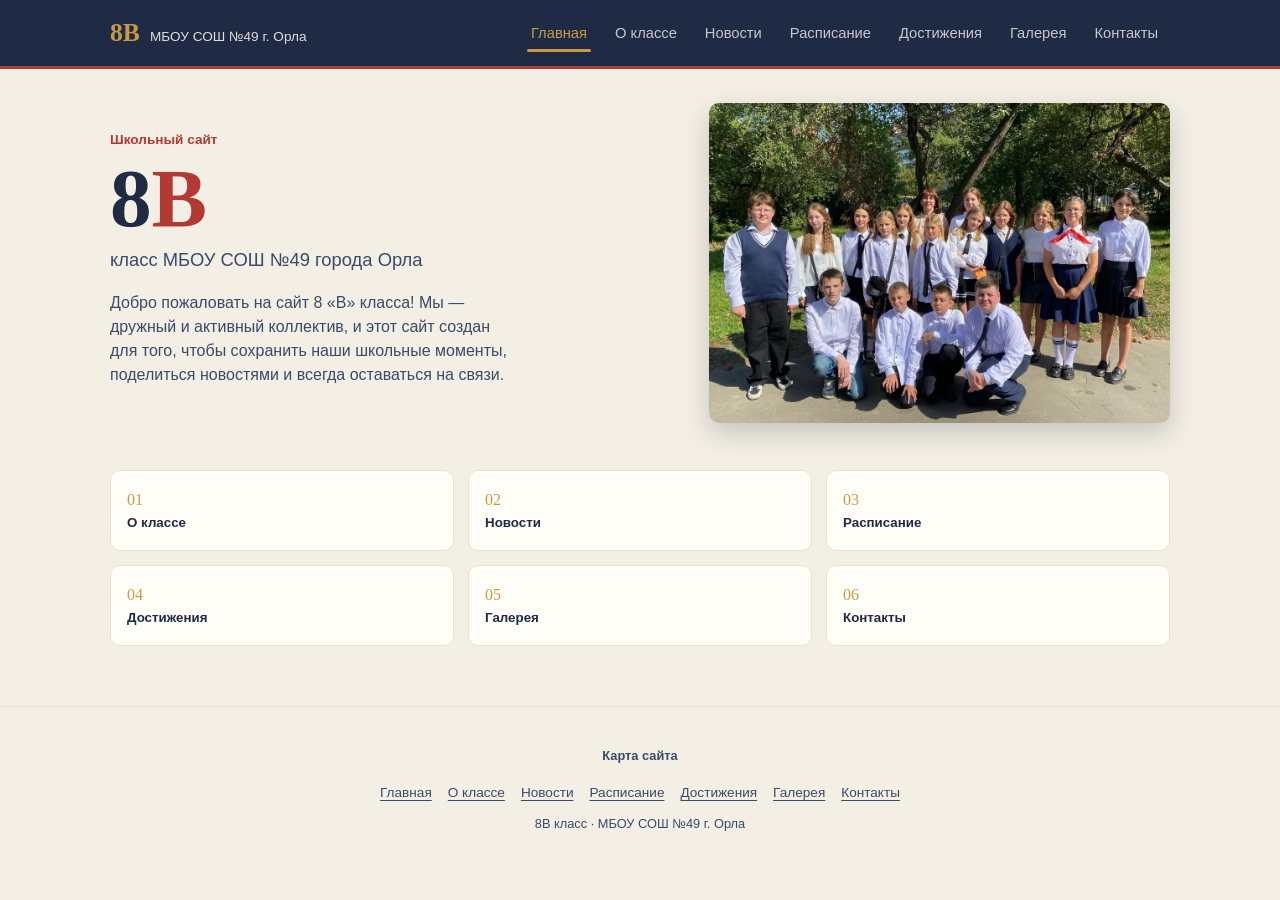
==== commit e4ebdc2c: "Update index.html" ====
--- a/index.html
+++ b/index.html
@@ -1,5 +1,4 @@
 <!DOCTYPE html>
-<!-- Привет! Это код нашего школьного сайта 8В класса. -->
 <html lang="ru">
 <head>
 <meta charset="UTF-8">
@@ -7,24 +6,19 @@
 <meta name="description" content="Сайт 8В класса МБОУ СОШ №49 г. Орла: расписание, новости, фотографии и контакты классного руководителя.">
 <title>8В класс — МБОУ СОШ №49 г. Орла</title>
 <link rel="stylesheet" href="style.css">
+<link rel="icon" href="data:image/svg+xml;charset=utf-8,%3Csvg xmlns='http://www.w3.org/2000/svg' viewBox='0 0 64 64'%3E%3Crect width='64' height='64' rx='12' fill='%231F2A44'/%3E%3Ctext x='32' y='44' font-size='30' font-family='Georgia,serif' text-anchor='middle' fill='%23C99A45'%3E8В%3C/text%3E%3C/svg%3E">
 </head>
 <body>
 
-<!-- ================= ШАПКА САЙТА (МЕНЮ) ================= -->
 <header class="topbar">
   <div class="topbar__inner">
-    <!-- Логотип и ссылка на главную -->
     <a class="brand" href="#home" data-goto="home" aria-label="На главную">
       <span class="brand__num">8В</span>
       <span class="brand__school">МБОУ СОШ №49&nbsp;г.&nbsp;Орла</span>
     </a>
-    
-    <!-- Кнопка бургер для телефонов -->
     <button class="burger" id="burger" aria-label="Меню" aria-expanded="false" aria-controls="tabs">
       <span></span><span></span><span></span>
     </button>
-    
-    <!-- Кнопки навигации -->
     <nav class="tabs" id="tabs" aria-label="Разделы сайта">
       <button class="tab is-active" data-tab="home">Главная</button>
       <button class="tab" data-tab="about">О классе</button>
@@ -37,77 +31,43 @@
   </div>
 </header>
 
-<!-- ================= ОСНОВНАЯ ЧАСТЬ ================= -->
 <main>
-
-  <!-- ГЛАВНАЯ СТРАНИЦА -->
   <section class="panel is-active" id="home" data-panel>
     <div class="hero">
       <div class="hero__text">
         <p class="hero__eyebrow">Школьный сайт</p>
         <h1 class="hero__title">8<span class="hero__letter">В</span></h1>
         <p class="hero__sub">класс МБОУ СОШ №49 города Орла</p>
-        <p class="hero__desc">Добро пожаловать на сайт 8 «В» класса! Мы — дружный и активный коллектив, и этот сайт создан для того, чтобы сохранить наши школьные моменты, поделиться новостями и всегда оставаться на связи. Здесь вы найдете актуальное расписание, наши фотографии, достижения и многое другое.</p>
+        <p class="hero__desc">Добро пожаловать на сайт 8 «В» класса! Мы — дружный и активный коллектив, и этот сайт создан для того, чтобы сохранить наши школьные моменты, поделиться новостями и всегда оставаться на связи.</p>
       </div>
       <div class="hero__photo">
-        <!-- Фото на главной -->
         <img src="images/photo02.jpg" alt="Класс 8В на прогулке" width="900" height="640" loading="eager">
       </div>
     </div>
-
-    <!-- Карточки с кнопками перехода -->
     <div class="home-grid">
-      <button class="home-card" data-goto="about">
-        <span class="home-card__num">01</span>
-        <span class="home-card__title">О классе</span>
-        <span class="home-card__text">Кто мы и как создавался сайт</span>
-      </button>
-      <button class="home-card" data-goto="news">
-        <span class="home-card__num">02</span>
-        <span class="home-card__title">Новости</span>
-        <span class="home-card__text">Последние события класса</span>
-      </button>
-      <button class="home-card" data-goto="schedule">
-        <span class="home-card__num">03</span>
-        <span class="home-card__title">Расписание</span>
-        <span class="home-card__text">Уроки по дням недели</span>
-      </button>
-      <button class="home-card" data-goto="achievements">
-        <span class="home-card__num">04</span>
-        <span class="home-card__title">Достижения</span>
-        <span class="home-card__text">Мероприятия и победы</span>
-      </button>
-      <button class="home-card" data-goto="gallery">
-        <span class="home-card__num">05</span>
-        <span class="home-card__title">Галерея</span>
-        <span class="home-card__text">Фото с линеек и поездок</span>
-      </button>
-      <button class="home-card" data-goto="contacts">
-        <span class="home-card__num">06</span>
-        <span class="home-card__title">Контакты</span>
-        <span class="home-card__text">Связаться с нами</span>
-      </button>
-    </div>
-  </section>
-
-  <!-- СТРАНИЦА "О КЛАССЕ" -->
+      <button class="home-card" data-goto="about"><span class="home-card__num">01</span><span class="home-card__title">О классе</span></button>
+      <button class="home-card" data-goto="news"><span class="home-card__num">02</span><span class="home-card__title">Новости</span></button>
+      <button class="home-card" data-goto="schedule"><span class="home-card__num">03</span><span class="home-card__title">Расписание</span></button>
+      <button class="home-card" data-goto="achievements"><span class="home-card__num">04</span><span class="home-card__title">Достижения</span></button>
+      <button class="home-card" data-goto="gallery"><span class="home-card__num">05</span><span class="home-card__title">Галерея</span></button>
+      <button class="home-card" data-goto="contacts"><span class="home-card__num">06</span><span class="home-card__title">Контакты</span></button>
+    </div>
+  </section>
+
   <section class="panel" id="about" data-panel>
     <h2 class="section-title">О классе</h2>
     <div class="about-grid">
       <div class="about-text">
         <p>Мы — 8В класс школы №49 города Орла. Вместе ходим на линейки, ездим на экскурсии, участвуем в школьных праздниках и ярмарках.</p>
-        <p>За этот год класс успел поучаствовать в патриотических мероприятиях, съездить на прогулки и фотосессии, встретить Новый год и провести благотворительную ярмарку выпечки.</p>
+        <p>За этот год класс успел поучаствовать в патриотических мероприятиях, сходить на совместные прогулки и фотосессии и провести благотворительную ярмарку выпечки.</p>
       </div>
       <div class="about-photo">
         <img src="images/photo06.jpg" alt="Класс 8В у школы" width="900" height="600" loading="lazy">
       </div>
     </div>
-
-    <!-- Тут я рассказал, как делал сайт для жюри -->
     <div class="about-tech">
       <h3 class="about-tech__title">Как создавался этот проект?</h3>
       <p>Сайт разработан с нуля, без использования готовых шаблонов и конструкторов. Главная цель — создать удобную, быструю и эстетичную платформу, которая будет приятно выглядеть на экранах любого размера: от смартфонов до больших мониторов.</p>
-      
       <h4 style="margin-top: 20px; margin-bottom: 10px; color: #1F2A44;">Техническая реализация (для жюри и любознательных):</h4>
       <ul class="about-tech__list">
         <li><strong>Технологии:</strong> Чистый HTML5, CSS3 и JavaScript (Vanilla JS).</li>
@@ -116,15 +76,34 @@
         <li><strong>Галерея:</strong> Написан собственный лайтбокс (всплывающее окно для просмотра фото) с поддержкой плавных анимаций, навигацией и подписями.</li>
         <li><strong>Форма:</strong> В форме реализована клиентская валидация полей на JavaScript, проверяющая корректность ввода (email, длина текста).</li>
       </ul>
-      <p style="margin-top: 15px; font-weight: bold;">Мы постоянно работаем над развитием сайта. Спасибо, что заглянули!</p>
-    </div>
-  </section>
-
-  <!-- СТРАНИЦА НОВОСТЕЙ -->
+      <p style="margin-top: 15px; font-weight: 600;">Мы постоянно работаем над развитием сайта. Спасибо, что заглянули!</p>
+    </div>
+  </section>
+
   <section class="panel" id="news" data-panel>
     <h2 class="section-title">Новости класса</h2>
     <div class="news-list">
       <article class="news-card">
+        <p class="news-card__date">Ноябрь 2026</p>
+        <h3 class="news-card__title">Экскурсия в Тулу</h3>
+        <p class="news-card__text">Класс съездил в Тулу: посмотрели Тульский кремль, побывали в музее самовара и попробовали знаменитые тульские пряники.</p>
+      </article>
+      <article class="news-card">
+        <p class="news-card__date">Октябрь 2026</p>
+        <h3 class="news-card__title">Осенний субботник</h3>
+        <p class="news-card__text">Вместе с классным руководителем убрали опавшие листья на школьной территории и привели в порядок клумбы.</p>
+      </article>
+      <article class="news-card">
+        <p class="news-card__date">Май 2025</p>
+        <h3 class="news-card__title">Прогулка и фотосессия</h3>
+        <p class="news-card__text">Всем классом прогулялись по городскому парку и сделали совместные фотографии на память.</p>
+      </article>
+      <article class="news-card">
+        <p class="news-card__date">Февраль 2025</p>
+        <h3 class="news-card__title">Новогодний огонек</h3>
+        <p class="news-card__text">Класс провёл праздничный вечер с играми, конкурсами и чаем с пирогами.</p>
+      </article>
+      <article class="news-card">
         <p class="news-card__date">Май 2024</p>
         <h3 class="news-card__title">Поездка на экскурсию</h3>
         <p class="news-card__text">Наш класс отлично провел время на выездной экскурсии. Узнали много нового, погуляли и сделали крутые совместные фотографии!</p>
@@ -137,19 +116,16 @@
       <article class="news-card">
         <p class="news-card__date">Март 2024</p>
         <h3 class="news-card__title">Ярмарка выпечки</h3>
-        <p class="news-card__text">Мы организовали благотворительную ярмарку. Наши девочки и мальчики напекли вкусностей, которые разлетелись за считанные минуты!</p>
-      </article>
-    </div>
-  </section>
-
-  <!-- СТРАНИЦА РАСПИСАНИЯ -->
+        <p class="news-card__text">Мы организовали благотворительную ярмарку. Напекли пирогов, блинов и булочек, которые разлетелись за считанные минуты!</p>
+      </article>
+    </div>
+  </section>
+
   <section class="panel" id="schedule" data-panel>
     <h2 class="section-title">Расписание занятий</h2>
     <div class="table-wrap">
       <table class="schedule">
-        <thead>
-          <tr><th>№</th><th>Пн</th><th>Вт</th><th>Ср</th><th>Чт</th><th>Пт</th></tr>
-        </thead>
+        <thead><tr><th>№</th><th>Пн</th><th>Вт</th><th>Ср</th><th>Чт</th><th>Пт</th></tr></thead>
         <tbody>
           <tr><td>1</td><td>Алгебра</td><td>Русский язык</td><td>Физика</td><td>История</td><td>Геометрия</td></tr>
           <tr><td>2</td><td>Русский язык</td><td>Биология</td><td>Алгебра</td><td>Обществознание</td><td>Литература</td></tr>
@@ -160,69 +136,45 @@
         </tbody>
       </table>
     </div>
-    <p class="note">* расписание примерное, уточняйте у классного руководителя.</p>
-  </section>
-
-  <!-- СТРАНИЦА ДОСТИЖЕНИЙ -->
+  </section>
+
   <section class="panel" id="achievements" data-panel>
     <h2 class="section-title">Достижения класса</h2>
     <div class="achv-list">
-      <div class="achv-card">
-        <span class="achv-card__year">2024</span>
-        <h3 class="achv-card__title">Патриотические мероприятия</h3>
-        <p class="achv-card__text">Активное участие в школьных патриотических акциях, линейках и концертах.</p>
-      </div>
-      <div class="achv-card">
-        <span class="achv-card__year">2024</span>
-        <h3 class="achv-card__title">Благотворительная ярмарка</h3>
-        <p class="achv-card__text">Организация ярмарки выпечки и сбор средств в поддержку благотворительного проекта.</p>
-      </div>
-      <div class="achv-card">
-        <span class="achv-card__year">2023</span>
-        <h3 class="achv-card__title">Спортивные соревнования</h3>
-        <p class="achv-card__text">Победа в школьных веселых стартах и активное участие в жизни спортзала.</p>
-      </div>
-    </div>
-  </section>
-
-  <!-- СТРАНИЦА ГАЛЕРЕИ -->
+      <div class="achv-card"><span class="achv-card__year">2023–2026</span><h3 class="achv-card__title">Патриотические мероприятия</h3><p class="achv-card__text">Участие в линейках и концертах, посвящённых Дню Победы, Дню защитника Отечества и Дню неизвестного солдата (3 декабря).</p></div>
+      <div class="achv-card"><span class="achv-card__year">2024–2026</span><h3 class="achv-card__title">Благотворительность</h3><p class="achv-card__text">Организация ярмарки выпечки и сбор средств в поддержку благотворительного проекта.</p></div>
+      <div class="achv-card"><span class="achv-card__year">2023–2026</span><h3 class="achv-card__title">Спортивные соревнования</h3><p class="achv-card__text">Участие в школьных соревнованиях и веселых стартах, активная поддержка на спортивных мероприятиях.</p></div>
+      <div class="achv-card"><span class="achv-card__year">2025</span><h3 class="achv-card__title">Грамота</h3><p class="achv-card__text">Награждение класса грамотой за успешное обучение.</p></div>
+    </div>
+  </section>
+
   <section class="panel" id="gallery" data-panel>
-    <h2 class="section-title">Галерея</h2>
+    <h2 class="section-title">Галерея класса</h2>
     <div class="gallery">
-      <!-- Тут кнопки с фотками. При клике открывается большое фото (лайтбокс) -->
-      <button class="gallery__item" data-full="images/photo01.jpg" data-caption="Торжественная линейка, сентябрь 2024"><img src="images/photo01.jpg" alt="Линейка" loading="lazy" width="400" height="300"></button>
+      <button class="gallery__item" data-full="images/photo01.jpg" data-caption="Подготовка к 23 февраля"><img src="images/photo01.jpg" alt="Подготовка к 23 февраля" loading="lazy" width="400" height="300"></button>
       <button class="gallery__item" data-full="images/photo02.jpg" data-caption="Класс в парке, май 2024"><img src="images/photo02.jpg" alt="Класс в парке" loading="lazy" width="400" height="300"></button>
       <button class="gallery__item" data-full="images/photo03.jpg" data-caption="Награждение класса грамотой"><img src="images/photo03.jpg" alt="Класс с грамотой" loading="lazy" width="400" height="300"></button>
       <button class="gallery__item" data-full="images/photo04.jpg" data-caption="Прогулка всем классом"><img src="images/photo04.jpg" alt="Класс на прогулке" loading="lazy" width="400" height="300"></button>
       <button class="gallery__item" data-full="images/photo05.jpg" data-caption="Наши прекрасные девочки"><img src="images/photo05.jpg" alt="Девочки класса" loading="lazy" width="400" height="300"></button>
       <button class="gallery__item" data-full="images/photo07.jpg" data-caption="У стен родной школы"><img src="images/photo07.jpg" alt="Класс у школы" loading="lazy" width="400" height="300"></button>
-      <button class="gallery__item" data-full="images/photo08.jpg" data-caption="Новогодний огонек"><img src="images/photo08.jpg" alt="Новый год" loading="lazy" width="400" height="300"></button>
+      <button class="gallery__item" data-full="images/photo08.jpg" data-caption="Новогодний огонек, декабрь 2023"><img src="images/photo08.jpg" alt="Новый год" loading="lazy" width="400" height="300"></button>
       <button class="gallery__item" data-full="images/photo09.jpg" data-caption="Урок физкультуры"><img src="images/photo09.jpg" alt="В спортзале" loading="lazy" width="400" height="300"></button>
       <button class="gallery__item" data-full="images/photo10.jpg" data-caption="Патриотическое мероприятие"><img src="images/photo10.jpg" alt="Патриотическое мероприятие" loading="lazy" width="400" height="300"></button>
-      <button class="gallery__item" data-full="images/photo11.jpg" data-caption="Наша ярмарка выпечки!"><img src="images/photo11.jpg" alt="Ярмарка выпечки" loading="lazy" width="400" height="300"></button>
-      <button class="gallery__item" data-full="images/photo12.jpg" data-caption="Продажа на ярмарке"><img src="images/photo12.jpg" alt="Продажа на ярмарке" loading="lazy" width="400" height="300"></button>
-      <button class="gallery__item" data-full="images/photo13.jpg" data-caption="Наше выступление на сцене"><img src="images/photo13.jpg" alt="Выступление" loading="lazy" width="400" height="300"></button>
-    </div>
-  </section>
-
-  <!-- СТРАНИЦА КОНТАКТОВ -->
+      <button class="gallery__item" data-full="images/photo11.jpg" data-caption="Наша благотворительная ярмарка"><img src="images/photo11.jpg" alt="Ярмарка выпечки" loading="lazy" width="400" height="300"></button>
+      <button class="gallery__item" data-full="images/photo12.jpg" data-caption="Продажа выпечки на ярмарке"><img src="images/photo12.jpg" alt="Продажа на ярмарке" loading="lazy" width="400" height="300"></button>
+      <button class="gallery__item" data-full="images/photo13.jpg" data-caption="Праздничный концерт в честь 23 февраля"><img src="images/photo13.jpg" alt="Праздничный концерт" loading="lazy" width="400" height="300"></button>
+    </div>
+  </section>
+
   <section class="panel" id="contacts" data-panel>
     <h2 class="section-title">Контакты</h2>
-
     <div class="contact-card">
       <p class="contact-card__role">Классный руководитель 8В класса</p>
-      <!-- Вписал ФИО Светланы Николаевны -->
       <p class="contact-card__name">Светлана Николаевна</p>
-      <p class="contact-card__line">Школа: МБОУ СОШ №49 г. Орла</p>
-      <!-- Вернул ссылку на сайт школы -->
-      <p class="contact-card__line">Официальный сайт: <br><a href="https://orel-sosh49.obr57.ru/" target="_blank" rel="noopener">orel-sosh49.obr57.ru</a></p>
-    </div>
-
+      <p class="contact-card__line">Школа: <a href="https://orel-sosh49.obr57.ru/" target="_blank" rel="noopener">МБОУ СОШ №49 г. Орла</a></p>
+    </div>
     <div class="feedback">
-      <h3 class="feedback__title">Свяжитесь с нами</h3>
       <p class="feedback__lead">Есть идея, вопрос или предложение по улучшению сайта? Заполните форму ниже, и мы обязательно ответим!</p>
-
-      <!-- Форма обратной связи -->
       <form id="contact-form" class="form" novalidate>
         <div class="field">
           <label for="f-name">Ваше имя <span class="req">*</span></label>
@@ -247,43 +199,32 @@
           <textarea id="f-message" name="message" rows="5" maxlength="2000" required></textarea>
           <span class="field__hint">Минимум 10 символов.</span>
         </div>
-
-        <!-- Это секретное поле от спам-ботов, людям его не видно -->
         <div class="hp" aria-hidden="true">
           <label>Не заполняйте это поле <input type="text" name="website" tabindex="-1" autocomplete="off"></label>
         </div>
-
         <button class="btn" type="submit">Отправить сообщение</button>
-        <!-- Сюда выводится сообщение об успехе или ошибке -->
         <p id="form-status" class="form-status" role="status" aria-live="polite"></p>
       </form>
-
-      <p class="feedback__note"><strong>Важно:</strong> Если вы связываетесь с нами по поводу учебы, пожалуйста, дублируйте сообщения классному руководителю.</p>
-      
-      <!-- Сноска для жюри -->
-      <p class="feedback__note" style="font-size: 0.8rem; opacity: 0.7; margin-top: 15px;">
-        <em>Техническое примечание для жюри: В форме реализована клиентская валидация полей на JavaScript, проверяющая корректность ввода (email, длина текста).</em>
-      </p>
-    </div>
-  </section>
-
+    </div>
+  </section>
 </main>
 
-<!-- ================= ПОДВАЛ САЙТА ================= -->
 <footer class="footer">
-  <nav class="sitemap" aria-label="Карта сайта">
-    <button data-goto="home">Главная</button>
-    <button data-goto="about">О классе</button>
-    <button data-goto="news">Новости</button>
-    <button data-goto="schedule">Расписание</button>
-    <button data-goto="achievements">Достижения</button>
-    <button data-goto="gallery">Галерея</button>
-    <button data-goto="contacts">Контакты</button>
-  </nav>
-  <p>8В класс · <a href="https://orel-sosh49.obr57.ru/" target="_blank" rel="noopener">МБОУ СОШ №49 г. Орла</a></p>
+  <div class="sitemap-container">
+    <h4 class="sitemap-title">Карта сайта</h4>
+    <nav class="sitemap" aria-label="Карта сайта">
+      <button data-goto="home">Главная</button>
+      <button data-goto="about">О классе</button>
+      <button data-goto="news">Новости</button>
+      <button data-goto="schedule">Расписание</button>
+      <button data-goto="achievements">Достижения</button>
+      <button data-goto="gallery">Галерея</button>
+      <button data-goto="contacts">Контакты</button>
+    </nav>
+  </div>
+  <p class="copyright">8В класс · МБОУ СОШ №49 г. Орла</p>
 </footer>
 
-<!-- ================= ВСПЛЫВАЮЩЕЕ ОКНО ДЛЯ ФОТОК (ЛАЙТБОКС) ================= -->
 <div class="lightbox" id="lightbox" aria-hidden="true" role="dialog" aria-modal="true" aria-label="Просмотр фото">
   <button class="lightbox__close" id="lb-close" aria-label="Закрыть">&times;</button>
   <button class="lightbox__nav lightbox__prev" id="lb-prev" aria-label="Предыдущее фото">&#8249;</button>
@@ -295,7 +236,6 @@
   <button class="lightbox__nav lightbox__next" id="lb-next" aria-label="Следующее фото">&#8250;</button>
 </div>
 
-<!-- Подключаем скрипт (логика работы сайта) -->
 <script src="script.js"></script>
 </body>
 </html>
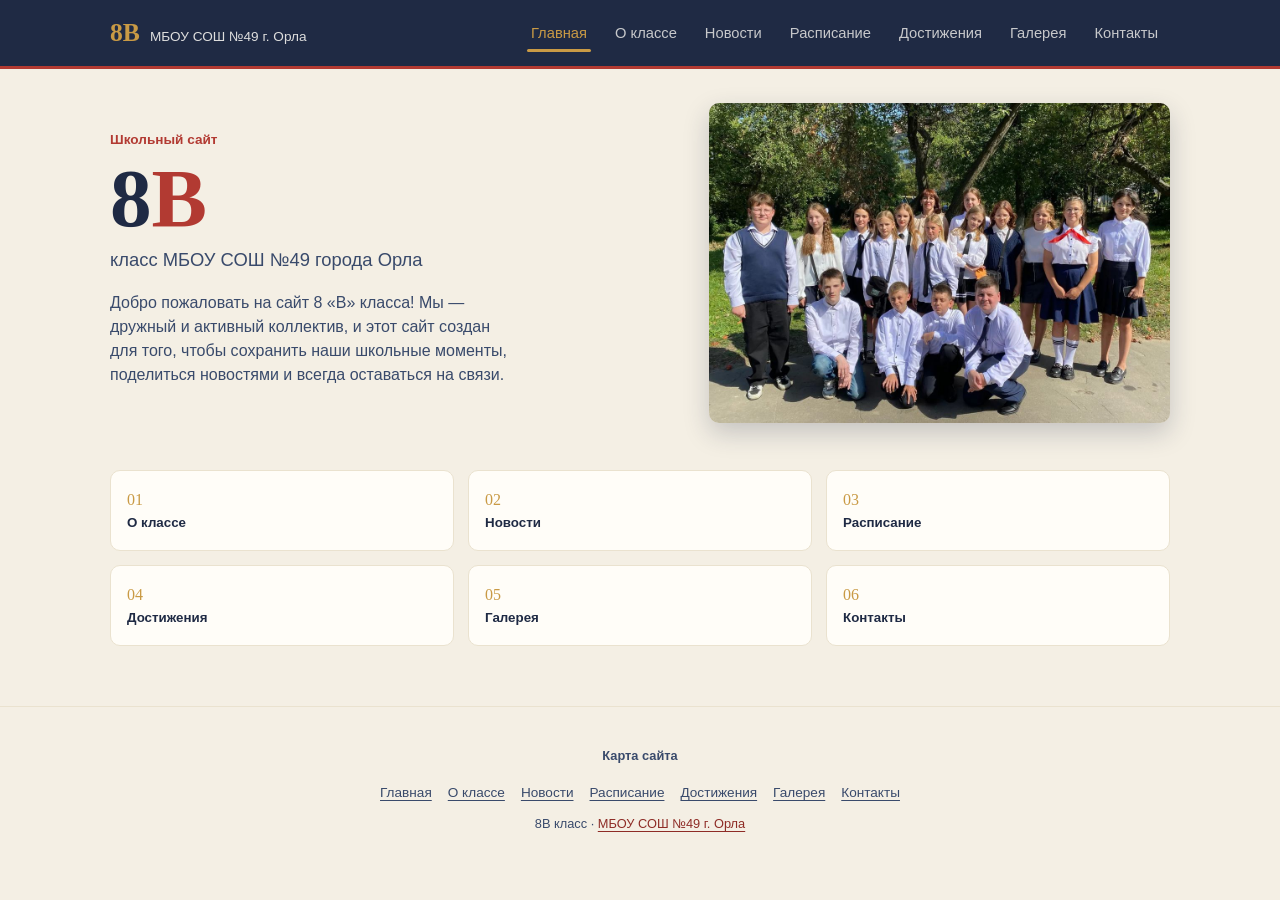
==== commit 21a79512: "Add files via upload 6.0" ====
--- a/index.html
+++ b/index.html
@@ -163,6 +163,14 @@
       <button class="gallery__item" data-full="images/photo11.jpg" data-caption="Наша благотворительная ярмарка"><img src="images/photo11.jpg" alt="Ярмарка выпечки" loading="lazy" width="400" height="300"></button>
       <button class="gallery__item" data-full="images/photo12.jpg" data-caption="Продажа выпечки на ярмарке"><img src="images/photo12.jpg" alt="Продажа на ярмарке" loading="lazy" width="400" height="300"></button>
       <button class="gallery__item" data-full="images/photo13.jpg" data-caption="Праздничный концерт в честь 23 февраля"><img src="images/photo13.jpg" alt="Праздничный концерт" loading="lazy" width="400" height="300"></button>
+      <div class="gallery__video-wrap">
+        <video class="gallery__video" src="video_8v1.mp4" controls preload="auto" playsinline></video>
+        <p class="gallery__video-caption">Встреча с героем СВО</p>
+      </div>
+      <div class="gallery__video-wrap">
+        <video class="gallery__video" src="video_8v2.mp4" controls preload="auto" playsinline></video>
+        <p class="gallery__video-caption">Наше выступление</p>
+      </div>
     </div>
   </section>
 
@@ -222,7 +230,7 @@
       <button data-goto="contacts">Контакты</button>
     </nav>
   </div>
-  <p class="copyright">8В класс · МБОУ СОШ №49 г. Орла</p>
+  <p class="copyright">8В класс · <a href="https://orel-sosh49.obr57.ru/" target="_blank" rel="noopener">МБОУ СОШ №49 г. Орла</a></p>
 </footer>
 
 <div class="lightbox" id="lightbox" aria-hidden="true" role="dialog" aria-modal="true" aria-label="Просмотр фото">
@@ -238,4 +246,4 @@
 
 <script src="script.js"></script>
 </body>
-</html>
+</html>
--- a/style.css
+++ b/style.css
@@ -624,4 +624,30 @@
     transition: none !important;
     scroll-behavior: auto !important;
   }
+}
+/* ===== ВИДЕО В ГАЛЕРЕЕ ===== */
+.gallery__video-wrap {
+  grid-column: span 2;
+  display: flex;
+  flex-direction: column;
+  gap: 8px;
+  border-radius: 8px;
+  overflow: hidden;
+}
+.gallery__video {
+  width: 100%;
+  border-radius: 8px;
+  background: #000;
+  display: block;
+  max-height: 340px;
+}
+.gallery__video-caption {
+  font-size: 0.88rem;
+  color: #394A6B;
+  text-align: center;
+  margin: 0;
+}
+
+@media (max-width: 640px) {
+  .gallery__video-wrap { grid-column: span 2; }
 }
